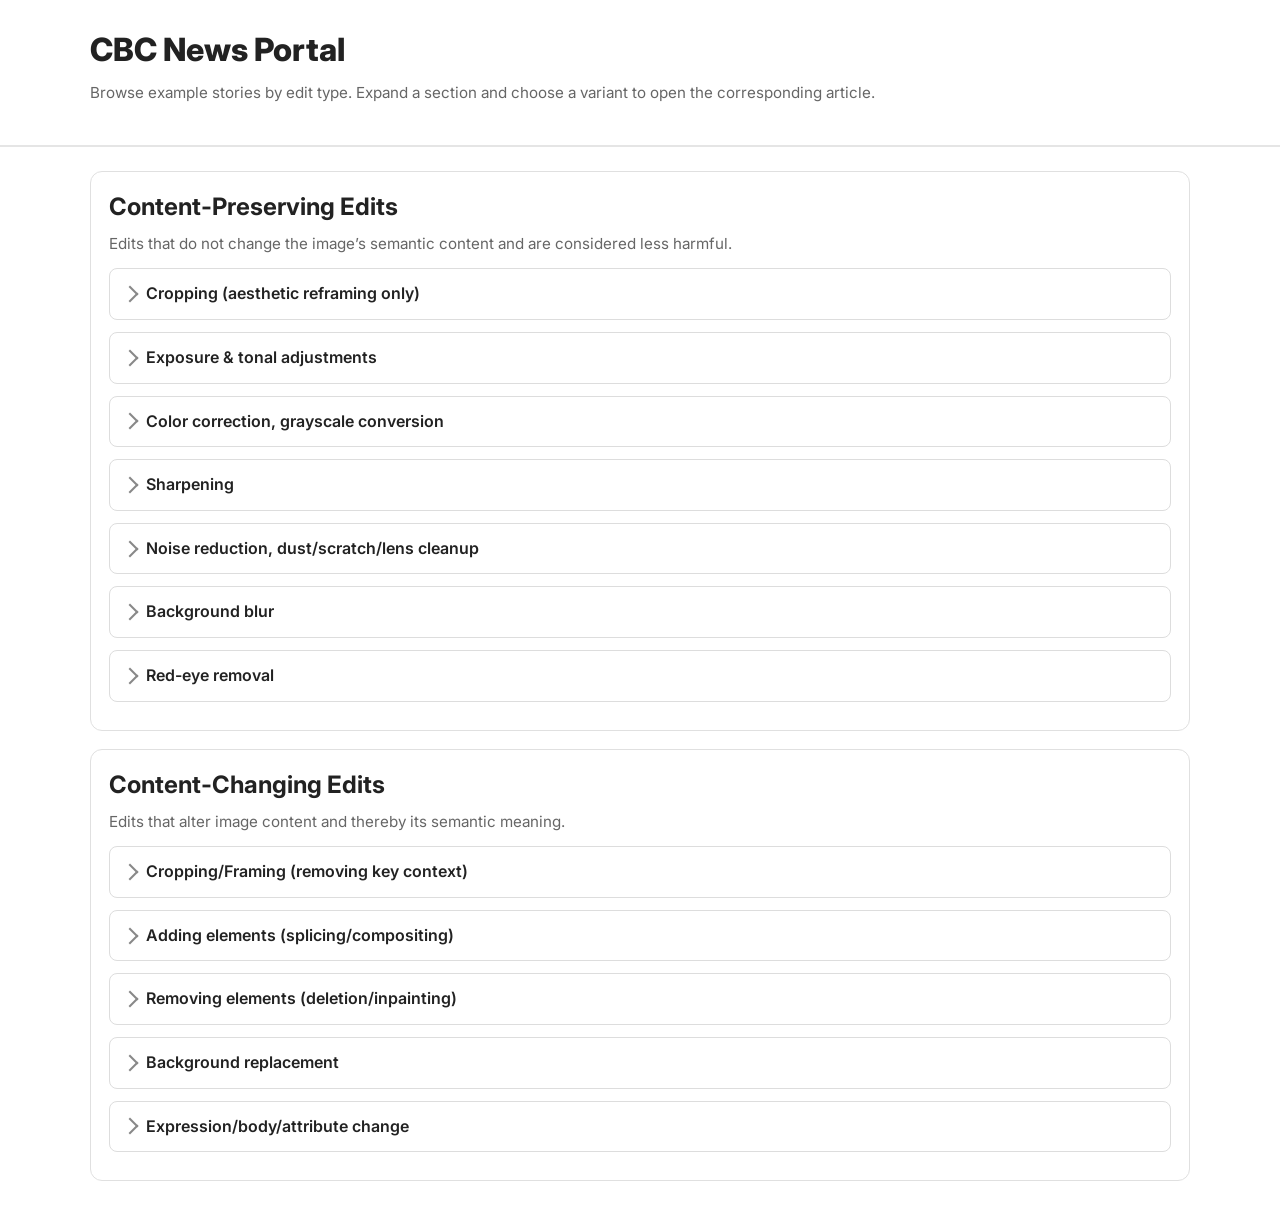
==== index.html @ f69447f4 "Incomplete edit-chain examples added" ====
<!DOCTYPE html>
<html lang="en">
<head>
  <meta charset="utf-8" />
  <meta name="viewport" content="width=device-width, initial-scale=1" />
  <title>CBC News Portal</title>
  <link href="https://fonts.googleapis.com/css2?family=Inter:wght@400;600;700;800&display=swap" rel="stylesheet">
  <style>
    body {
      margin: 0;
      font-family: "Inter", system-ui, -apple-system, Segoe UI, Roboto, Arial, sans-serif;
      background: #ffffff; 
      color: #222;
      line-height: 1.6;
    }

    header {
      border-bottom: 2px solid #e5e5e5;
    }
    .container {
      width: min(1100px, 92vw);
      margin-inline: auto;
      padding: 24px 0;
    }
    .title {
      font-weight: 800;
      font-size: clamp(1.6rem, 2.5vw, 2.2rem);
      margin: 0;
    }
    .subtitle {
      color: #666;
      margin-top: 6px;
      font-size: 0.95rem;
    }

    main { padding-block: 26px 60px; }

    /* cards */
    .card {
      border: 1px solid #e0e0e0;
      border-radius: 12px;
      padding: 16px 18px;
      margin-bottom: 18px;
    }

    /* collapsibles */
    details {
      border: 1px solid #ddd;
      border-radius: 8px;
      background: #fff;
      margin: 12px 0;
    }
    summary {
      list-style: none;
      cursor: pointer;
      padding: 12px 14px;
      font-weight: 600;
      display: flex;
      align-items: center;
      gap: 10px;
    }
    summary::-webkit-details-marker { display: none; }
    .caret {
      width: 10px; height: 10px;
      border-right: 2px solid #888;
      border-bottom: 2px solid #888;
      transform: rotate(-45deg);
      transition: transform .2s ease;
    }
    details[open] .caret { transform: rotate(45deg); }

    .group {
      border-top: 1px solid #eee;
      padding: 12px 16px;
      background: #fafafa;
    }
    .group h3 {
      font-size: 0.9rem;
      margin: 0 0 6px;
      color: #555;
      font-weight: 600;
      text-transform: uppercase;
    }

    /* lists */
    ul { margin: 0; padding-left: 22px; }
    li { margin: 5px 0; }

    /* links */
    a {
      color: #0060c0;
      text-decoration: none;
      border-bottom: 1px dashed #bbb;
    }
    a:hover { color: #c41e3a; border-color: #c41e3a; }
  </style>
</head>
<body>
  <header>
    <div class="container">
      <h1 class="title">CBC News Portal</h1>
      <p class="subtitle">Browse example stories by edit type. Expand a section and choose a variant to open the corresponding article.</p>
    </div>
  </header>

  <main class="container">

    <!-- Content-Preserving Edits -->
    <section class="card">
      <h2 style="margin:0 0 6px;">Content-Preserving Edits</h2>
      <p class="subtitle" style="margin:0 0 10px;">Edits that do not change the image’s semantic content and are considered less harmful.</p>

      <details>
        <summary><span class="caret" aria-hidden="true"></span> Cropping (aesthetic reframing only)</summary>
        <div class="group">
          <h3>Complete edit-chains</h3>
          <ul class="variants">
            <li><a href="./news.html?id=1">Non-AI Tool + Recognized Signer</a></li>
            <li><a href="./news.html?id=2">Non-AI Tool + Unrecognized Signer</a></li>
          </ul>
        </div>
        <div class="group">
          <h3>Incomplete edit-chains</h3>
          <ul class="variants">
            <li><a href="./news.html?id=3">Recognized Signer</a></li>
          </ul>
        </div>
      </details>

      <details>
        <summary><span class="caret" aria-hidden="true"></span> Exposure &amp; tonal adjustments</summary>
        <div class="group">
          <h3>Complete edit-chains</h3>
          <ul class="variants">
            <li><a href="./news.html?id=4">AI Tool + Recognized Signer</a></li>
            <li><a href="./news.html?id=5">AI Tool + Unrecognized Signer</a></li>
            <li><a href="./news.html?id=6">Non-AI Tool + Recognized Signer</a></li>
            <li><a href="./news.html?id=7">Non-AI Tool + Unrecognized Signer</a></li>
          </ul>
        </div>
        <div class="group">
          <h3>Incomplete edit-chains</h3>
          <ul class="variants">
            <li><a href="./news.html?id=8">Recognized Signer</a></li>
          </ul>
        </div>
      </details>

      <details>
        <summary><span class="caret" aria-hidden="true"></span> Color correction, grayscale conversion</summary>
        <div class="group">
          <h3>Complete edit-chains</h3>
          <ul class="variants">
            <li><a href="./news.html?id=9">AI Tool + Recognized Signer</a></li>
            <li><a href="./news.html?id=10">AI Tool + Unrecognized Signer</a></li>
            <li><a href="./news.html?id=11">Non-AI Tool + Recognized Signer</a></li>
            <li><a href="./news.html?id=12">Non-AI Tool + Unrecognized Signer</a></li>
          </ul>
        </div>
        <div class="group">
          <h3>Incomplete edit-chains</h3>
          <ul class="variants">
            <li><a href="./news.html?id=13">Recognized Signer</a></li>
          </ul>
        </div>
      </details>

      <details>
        <summary><span class="caret" aria-hidden="true"></span> Sharpening</summary>
        <div class="group">
          <h3>Complete edit-chains</h3>
          <ul class="variants">
            <li><a href="./news.html?id=14">AI Tool + Recognized Signer</a></li>
            <li><a href="./news.html?id=15">AI Tool + Unrecognized Signer</a></li>
            <li><a href="./news.html?id=16">Non-AI Tool + Recognized Signer</a></li>
            <li><a href="./news.html?id=17">Non-AI Tool + Unrecognized Signer</a></li>
          </ul>
        </div>
        <div class="group">
          <h3>Incomplete edit-chains</h3>
          <ul class="variants">
            <li><a href="./news.html?id=18">Recognized Signer</a></li>
          </ul>
        </div>
      </details>

      <details>
        <summary><span class="caret" aria-hidden="true"></span> Noise reduction, dust/scratch/lens cleanup</summary>
        <div class="group">
          <h3>Complete edit-chains</h3>
          <ul class="variants">
            <li><a href="./news.html?id=19">AI Tool + Recognized Signer</a></li>
            <li><a href="./news.html?id=20">AI Tool + Unrecognized Signer</a></li>
            <li><a href="./news.html?id=21">Non-AI Tool + Recognized Signer</a></li>
            <li><a href="./news.html?id=22">Non-AI Tool + Unrecognized Signer</a></li>
          </ul>
        </div>
        <div class="group">
          <h3>Incomplete edit-chains</h3>
          <ul class="variants">
            <li><a href="./news.html?id=23">Recognized Signer</a></li>
          </ul>
        </div>
      </details>

      <details>
        <summary><span class="caret" aria-hidden="true"></span> Background blur</summary>
        <div class="group">
          <h3>Complete edit-chains</h3>
          <ul class="variants">
            <li><a href="./news.html?id=24">AI Tool + Recognized Signer</a></li>
            <li><a href="./news.html?id=25">AI Tool + Unrecognized Signer</a></li>
            <li><a href="./news.html?id=26">Non-AI Tool + Recognized Signer</a></li>
            <li><a href="./news.html?id=27">Non-AI Tool + Unrecognized Signer</a></li>
          </ul>
        </div>
        <div class="group">
          <h3>Incomplete edit-chains</h3>
          <ul class="variants">
            <li><a href="./news.html?id=28">Recognized Signer</a></li>
          </ul>
        </div>
      </details>

      <details>
        <summary><span class="caret" aria-hidden="true"></span> Red-eye removal</summary>
        <div class="group">
          <h3>Complete edit-chains</h3>
          <ul class="variants">
            <li><a href="./news.html?id=29">AI Tool + Recognized Signer</a></li>
            <li><a href="./news.html?id=30">AI Tool + Unrecognized Signer</a></li>
            <li><a href="./news.html?id=31">Non-AI Tool + Recognized Signer</a></li>
            <li><a href="./news.html?id=32">Non-AI Tool + Unrecognized Signer</a></li>
          </ul>
        </div>
        <div class="group">
          <h3>Incomplete edit-chains</h3>
          <ul class="variants">
            <li><a href="./news.html?id=33">Recognized Signer</a></li>
          </ul>
        </div>
      </details>
    </section>

    <!-- Content-Changing Edits -->
    <section class="card">
      <h2 style="margin:0 0 6px;">Content-Changing Edits</h2>
      <p class="subtitle" style="margin:0 0 10px;">Edits that alter image content and thereby its semantic meaning.</p>

      <details>
        <summary><span class="caret" aria-hidden="true"></span> Cropping/Framing (removing key context)</summary>
        <div class="group">
          <h3>Complete edit-chains</h3>
          <ul class="variants">
            <li><a href="./news.html?id=34">Non-AI Tool + Recognized Signer</a></li>
            <li><a href="./news.html?id=35">Non-AI Tool + Unrecognized Signer</a></li>
          </ul>
        </div>
        <div class="group">
          <h3>Incomplete edit-chains</h3>
          <ul class="variants">
            <li><a href="./news.html?id=36">Recognized Signer</a></li>
          </ul>
        </div>
      </details>

      <details>
        <summary><span class="caret" aria-hidden="true"></span> Adding elements (splicing/compositing)</summary>
        <div class="group">
          <h3>Complete edit-chains</h3>
          <ul class="variants">
            <li><a href="#">AI Tool + Recognized Signer</a></li>
            <li><a href="#">AI Tool + Unrecognized Signer</a></li>
            <li><a href="#">Non-AI Tool + Recognized Signer</a></li>
            <li><a href="#">Non-AI Tool + Unrecognized Signer</a></li>
          </ul>
        </div>
        <div class="group">
          <h3>Incomplete edit-chains</h3>
          <ul class="variants">
            <li><a href="#">Recognized Signer</a></li>
          </ul>
        </div>
      </details>

      <details>
        <summary><span class="caret" aria-hidden="true"></span> Removing elements (deletion/inpainting)</summary>
        <div class="group">
          <h3>Complete edit-chains</h3>
          <ul class="variants">
            <li><a href="#">AI Tool + Recognized Signer</a></li>
            <li><a href="#">AI Tool + Unrecognized Signer</a></li>
            <li><a href="#">Non-AI Tool + Recognized Signer</a></li>
            <li><a href="#">Non-AI Tool + Unrecognized Signer</a></li>
          </ul>
        </div>
        <div class="group">
          <h3>Incomplete edit-chains</h3>
          <ul class="variants">
            <li><a href="#">Recognized Signer</a></li>
          </ul>
        </div>
      </details>

      <details>
        <summary><span class="caret" aria-hidden="true"></span> Background replacement</summary>
        <div class="group">
          <h3>Complete edit-chains</h3>
          <ul class="variants">
            <li><a href="#">AI Tool + Recognized Signer</a></li>
            <li><a href="#">AI Tool + Unrecognized Signer</a></li>
            <li><a href="#">Non-AI Tool + Recognized Signer</a></li>
            <li><a href="#">Non-AI Tool + Unrecognized Signer</a></li>
          </ul>
        </div>
        <div class="group">
          <h3>Incomplete edit-chains</h3>
          <ul class="variants">
            <li><a href="#">Recognized Signer</a></li>
          </ul>
        </div>
      </details>

      <details>
        <summary><span class="caret" aria-hidden="true"></span> Expression/body/attribute change</summary>
        <div class="group">
          <h3>Complete edit-chains</h3>
          <ul class="variants">
            <li><a href="#">AI Tool + Recognized Signer</a></li>
            <li><a href="#">AI Tool + Unrecognized Signer</a></li>
            <li><a href="#">Non-AI Tool + Recognized Signer</a></li>
            <li><a href="#">Non-AI Tool + Unrecognized Signer</a></li>
          </ul>
        </div>
        <div class="group">
          <h3>Incomplete edit-chains</h3>
          <ul class="variants">
            <li><a href="#">Recognized Signer</a></li>
          </ul>
        </div>
      </details>
    </section>

  </main>
</body>
</html>
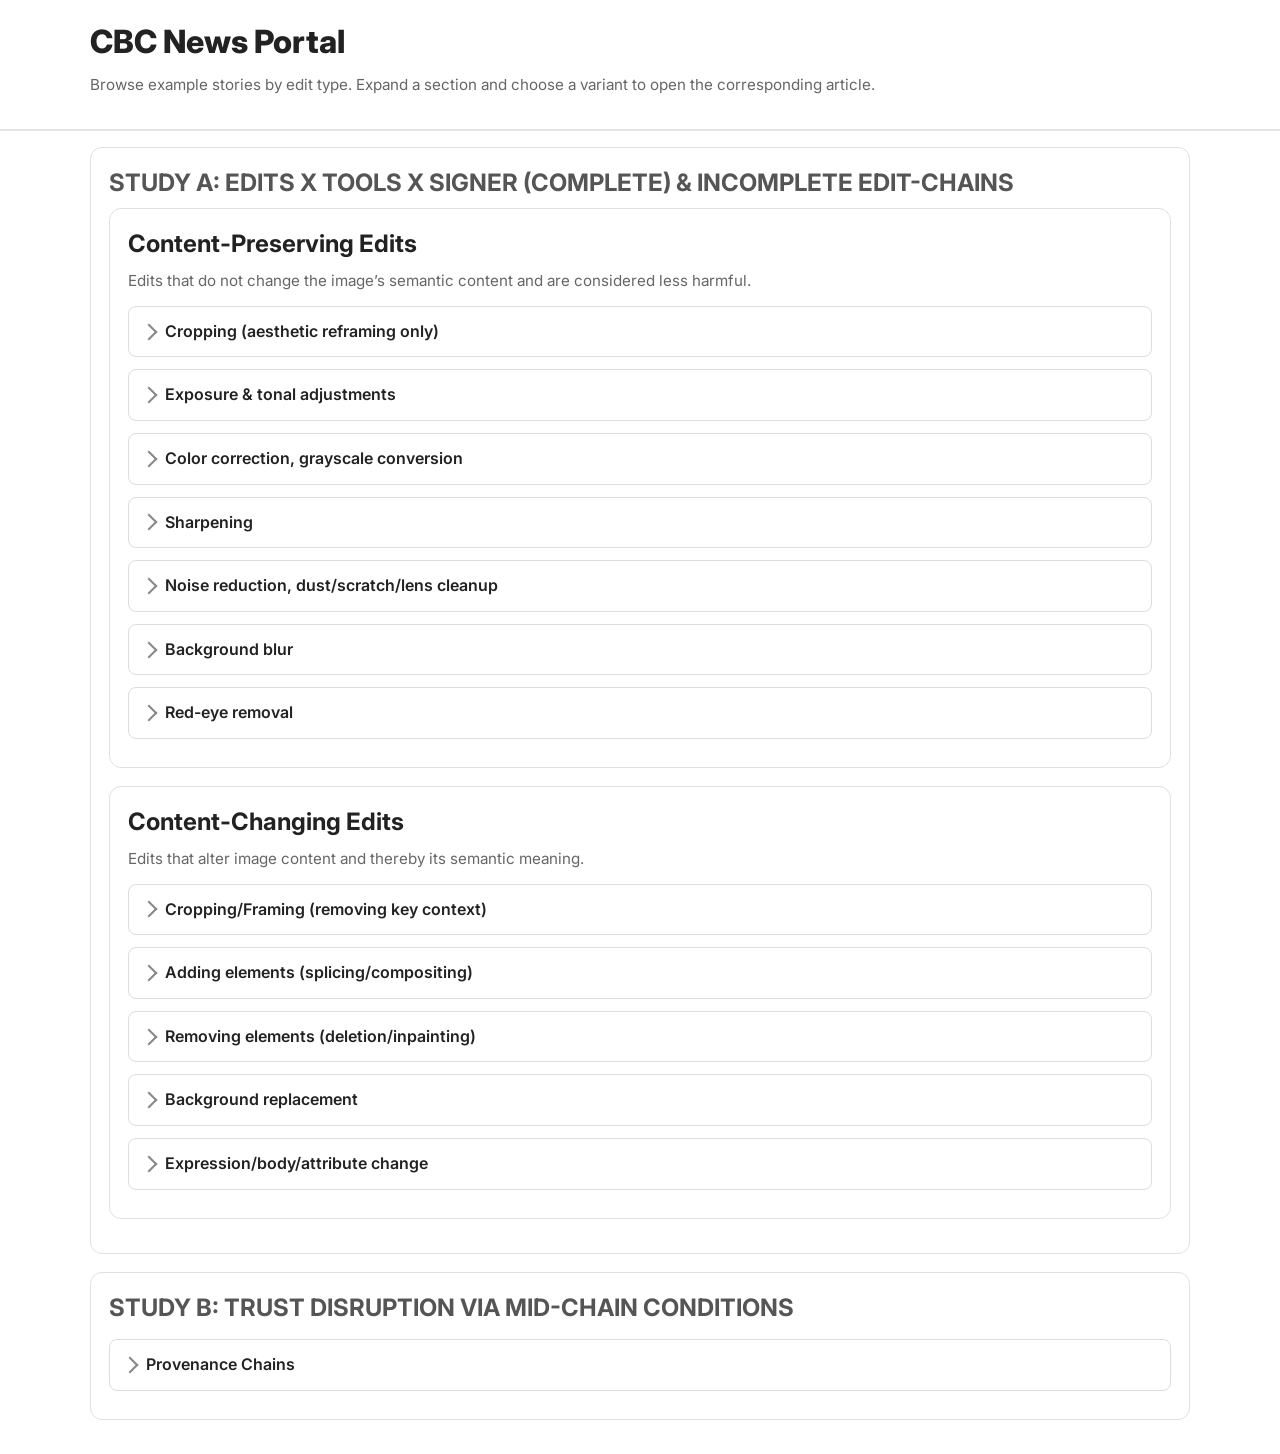
==== commit 35358c7e: "Provenance chains added & c2pa-viewer fixed" ====
--- a/index.html
+++ b/index.html
@@ -20,7 +20,7 @@
     .container {
       width: min(1100px, 92vw);
       margin-inline: auto;
-      padding: 24px 0;
+      padding: 16px 0;
     }
     .title {
       font-weight: 800;
@@ -105,6 +105,9 @@
 
   <main class="container">
 
+    <section class="card">
+      <h2 style="margin:0 0 6px; color: #555; text-transform: uppercase;">Study A: Edits x Tools x Signer (Complete) & Incomplete edit-chains</h2>
+
     <!-- Content-Preserving Edits -->
     <section class="card">
       <h2 style="margin:0 0 6px;">Content-Preserving Edits</h2>
@@ -269,16 +272,16 @@
         <div class="group">
           <h3>Complete edit-chains</h3>
           <ul class="variants">
-            <li><a href="#">AI Tool + Recognized Signer</a></li>
-            <li><a href="#">AI Tool + Unrecognized Signer</a></li>
-            <li><a href="#">Non-AI Tool + Recognized Signer</a></li>
-            <li><a href="#">Non-AI Tool + Unrecognized Signer</a></li>
-          </ul>
-        </div>
-        <div class="group">
-          <h3>Incomplete edit-chains</h3>
-          <ul class="variants">
-            <li><a href="#">Recognized Signer</a></li>
+            <li><a href="./news.html?id=37">AI Tool + Recognized Signer</a></li>
+            <li><a href="./news.html?id=38">AI Tool + Unrecognized Signer</a></li>
+            <li><a href="./news.html?id=39">Non-AI Tool + Recognized Signer</a></li>
+            <li><a href="./news.html?id=40">Non-AI Tool + Unrecognized Signer</a></li>
+          </ul>
+        </div>
+        <div class="group">
+          <h3>Incomplete edit-chains</h3>
+          <ul class="variants">
+            <li><a href="./news.html?id=41">Recognized Signer</a></li>
           </ul>
         </div>
       </details>
@@ -288,16 +291,16 @@
         <div class="group">
           <h3>Complete edit-chains</h3>
           <ul class="variants">
-            <li><a href="#">AI Tool + Recognized Signer</a></li>
-            <li><a href="#">AI Tool + Unrecognized Signer</a></li>
-            <li><a href="#">Non-AI Tool + Recognized Signer</a></li>
-            <li><a href="#">Non-AI Tool + Unrecognized Signer</a></li>
-          </ul>
-        </div>
-        <div class="group">
-          <h3>Incomplete edit-chains</h3>
-          <ul class="variants">
-            <li><a href="#">Recognized Signer</a></li>
+            <li><a href="./news.html?id=42">AI Tool + Recognized Signer</a></li>
+            <li><a href="./news.html?id=43">AI Tool + Unrecognized Signer</a></li>
+            <li><a href="./news.html?id=44">Non-AI Tool + Recognized Signer</a></li>
+            <li><a href="./news.html?id=45">Non-AI Tool + Unrecognized Signer</a></li>
+          </ul>
+        </div>
+        <div class="group">
+          <h3>Incomplete edit-chains</h3>
+          <ul class="variants">
+            <li><a href="./news.html?id=46">Recognized Signer</a></li>
           </ul>
         </div>
       </details>
@@ -307,16 +310,16 @@
         <div class="group">
           <h3>Complete edit-chains</h3>
           <ul class="variants">
-            <li><a href="#">AI Tool + Recognized Signer</a></li>
-            <li><a href="#">AI Tool + Unrecognized Signer</a></li>
-            <li><a href="#">Non-AI Tool + Recognized Signer</a></li>
-            <li><a href="#">Non-AI Tool + Unrecognized Signer</a></li>
-          </ul>
-        </div>
-        <div class="group">
-          <h3>Incomplete edit-chains</h3>
-          <ul class="variants">
-            <li><a href="#">Recognized Signer</a></li>
+            <li><a href="./news.html?id=47">AI Tool + Recognized Signer</a></li>
+            <li><a href="./news.html?id=48">AI Tool + Unrecognized Signer</a></li>
+            <li><a href="./news.html?id=49">Non-AI Tool + Recognized Signer</a></li>
+            <li><a href="./news.html?id=50">Non-AI Tool + Unrecognized Signer</a></li>
+          </ul>
+        </div>
+        <div class="group">
+          <h3>Incomplete edit-chains</h3>
+          <ul class="variants">
+            <li><a href="./news.html?id=51">Recognized Signer</a></li>
           </ul>
         </div>
       </details>
@@ -326,21 +329,45 @@
         <div class="group">
           <h3>Complete edit-chains</h3>
           <ul class="variants">
-            <li><a href="#">AI Tool + Recognized Signer</a></li>
-            <li><a href="#">AI Tool + Unrecognized Signer</a></li>
-            <li><a href="#">Non-AI Tool + Recognized Signer</a></li>
-            <li><a href="#">Non-AI Tool + Unrecognized Signer</a></li>
-          </ul>
-        </div>
-        <div class="group">
-          <h3>Incomplete edit-chains</h3>
-          <ul class="variants">
-            <li><a href="#">Recognized Signer</a></li>
+            <li><a href="./news.html?id=52">AI Tool + Recognized Signer</a></li>
+            <li><a href="./news.html?id=53">AI Tool + Unrecognized Signer</a></li>
+            <li><a href="./news.html?id=54">Non-AI Tool + Recognized Signer</a></li>
+            <li><a href="./news.html?id=55">Non-AI Tool + Unrecognized Signer</a></li>
+          </ul>
+        </div>
+        <div class="group">
+          <h3>Incomplete edit-chains</h3>
+          <ul class="variants">
+            <li><a href="./news.html?id=56">Recognized Signer</a></li>
           </ul>
         </div>
       </details>
     </section>
 
+  </section>
+
+  <section class="card">
+      <h2 style="margin:0 0 6px; color: #555; text-transform: uppercase;">Study B: Trust Disruption via Mid-Chain Conditions</h2>
+
+      <details>
+        <summary><span class="caret" aria-hidden="true"></span>Provenance Chains</summary>
+        <div class="group">
+          <h3>Benign -> Benign -> Benign</h3>
+          <ul class="variants">
+            <li><a href="./news.html?id=57">(Preserving + Non-AI + Recognized) -> (Preserving + Non-AI + Recognized) -> (Preserving + Non-AI + Recognized)</a></li>
+          </ul>
+        </div>
+        <div class="group">
+          <h3>Benign -> Disruptive -> Benign</h3>
+          <ul class="variants">
+            <li><a href="#">(Preserving + Non-AI + Recognized) -> (Changing + Non-AI + Recognized) -> (Preserving + Non-AI + Recognized)</a></li>
+            <li><a href="#">(Preserving + Non-AI + Recognized) -> (Changing + Non-AI + Unecognized) -> (Preserving + Non-AI + Recognized)</a></li>
+            <li><a href="#">(Preserving + Non-AI + Recognized) -> (Changing + AI + Recognized) -> (Preserving + Non-AI + Recognized)</a></li>
+            <li><a href="#">(Preserving + Non-AI + Recognized) -> (Changing + AI + Unecognized) -> (Preserving + Non-AI + Recognized)</a></li>
+          </ul>
+        </div>
+      </details>
+  </section>
   </main>
 </body>
 </html>
